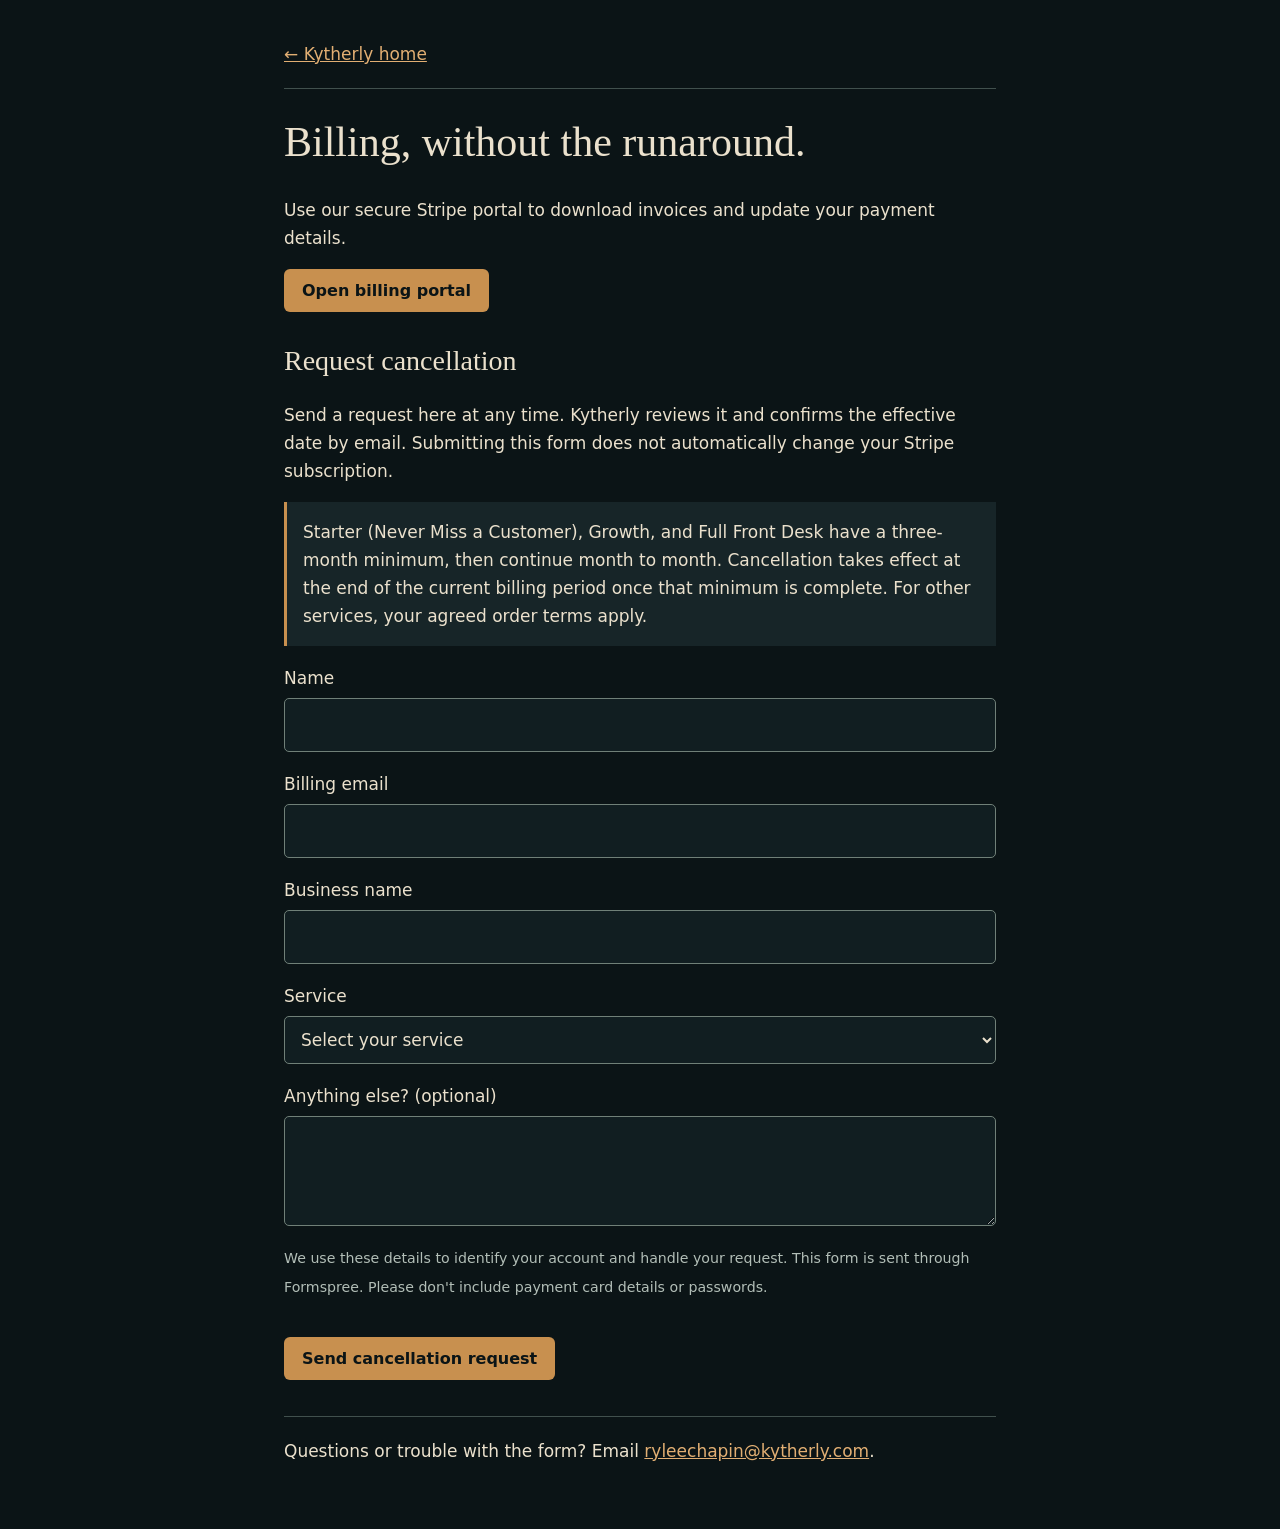
==== billing.html @ 8158b149 "Add billing support and clarify voice allowance" ====
<!doctype html>
<html lang="en">
<head>
<meta charset="utf-8"><meta name="viewport" content="width=device-width,initial-scale=1">
<title>Billing &amp; cancellation — Kytherly</title>
<meta name="description" content="Manage Kytherly invoices, update payment details, or request cancellation.">
<style>
:root{color-scheme:dark}*{box-sizing:border-box}body{margin:0;background:#0b1416;color:#ebe1cd;font:17px/1.65 system-ui,sans-serif}main{max-width:760px;margin:0 auto;padding:40px 24px 64px}a{color:#e2af73}header{border-bottom:1px solid #41504d;padding-bottom:20px}h1,h2{font-family:Georgia,serif;font-weight:400;line-height:1.2}h1{font-size:42px}h2{font-size:28px;margin-top:32px}.muted,small{color:#b2beb7}.button,button{display:inline-block;background:#c8904f;color:#0b1416;border:0;border-radius:6px;padding:12px 18px;font:700 16px system-ui;text-decoration:none;cursor:pointer}label{display:block;margin-top:18px}input,textarea,select{display:block;width:100%;margin-top:6px;padding:12px;border:1px solid #708078;background:#111e21;color:#ebe1cd;border-radius:5px;font:inherit}button{margin-top:20px}button:disabled{opacity:.6}a:focus-visible,button:focus-visible,input:focus-visible,select:focus-visible,textarea:focus-visible{outline:3px solid #e2af73;outline-offset:4px}.notice{padding:16px;background:#172528;border-left:3px solid #c8904f}footer{margin-top:36px;border-top:1px solid #41504d;padding-top:20px}#result{white-space:pre-line}
</style>
</head>
<body><main>
<header><a href="/">← Kytherly home</a></header>
<h1>Billing, without the runaround.</h1>
<p>Use our secure Stripe portal to download invoices and update your payment details.</p>
<a class="button" href="https://billing.stripe.com/p/login/00waEX8R7dS6dgt1Eq43S00">Open billing portal</a>
<h2>Request cancellation</h2>
<p>Send a request here at any time. Kytherly reviews it and confirms the effective date by email. Submitting this form does not automatically change your Stripe subscription.</p>
<p class="notice">Starter (Never Miss a Customer), Growth, and Full Front Desk have a three-month minimum, then continue month to month. Cancellation takes effect at the end of the current billing period once that minimum is complete. For other services, your agreed order terms apply.</p>
<form id="cancel-form" action="https://formspree.io/f/mrpeoeaj" method="post">
<input type="hidden" name="_subject" value="Kytherly cancellation request">
<input type="hidden" name="request_type" value="Cancellation request">
<label for="name">Name<input id="name" name="name" autocomplete="name" required maxlength="150"></label>
<label for="email">Billing email<input id="email" name="email" type="email" autocomplete="email" required maxlength="254"></label>
<label for="business">Business name<input id="business" name="business" autocomplete="organization" required maxlength="200"></label>
<label for="service">Service<select id="service" name="service" required><option value="">Select your service</option><option>Starter / Never Miss a Customer</option><option>Growth</option><option>Full Front Desk</option><option>Website or website care</option><option>Missed-call service</option><option>Other / multiple services</option></select></label>
<label for="details">Anything else? (optional)<textarea id="details" name="details" rows="3" maxlength="3000"></textarea></label>
<p><small>We use these details to identify your account and handle your request. This form is sent through Formspree. Please don't include payment card details or passwords.</small></p>
<button type="submit">Send cancellation request</button>
<p id="result" role="status" aria-live="polite"></p>
</form>
<footer>Questions or trouble with the form? Email <a href="mailto:ryleechapin@kytherly.com?subject=Kytherly%20billing">ryleechapin@kytherly.com</a>.</footer>
</main>
<script>
const form=document.getElementById('cancel-form'),result=document.getElementById('result'),button=form.querySelector('button');
form.addEventListener('submit',async event=>{
 event.preventDefault(); if(!form.reportValidity())return;
 button.disabled=true;result.textContent='Sending your request…';
 try{const response=await fetch(form.action,{method:'POST',headers:{Accept:'application/json'},body:new FormData(form)});if(!response.ok)throw new Error('Request not accepted');result.textContent='Your request was received. Kytherly will review it and email you to confirm the cancellation date. Your subscription has not been automatically changed.';form.reset();}
 catch{result.textContent='Your request could not be confirmed. Please email ryleechapin@kytherly.com with your business name, billing email, and the service you want to cancel. Your form details are still here.';}
 finally{button.disabled=false;}
});
</script></body></html>
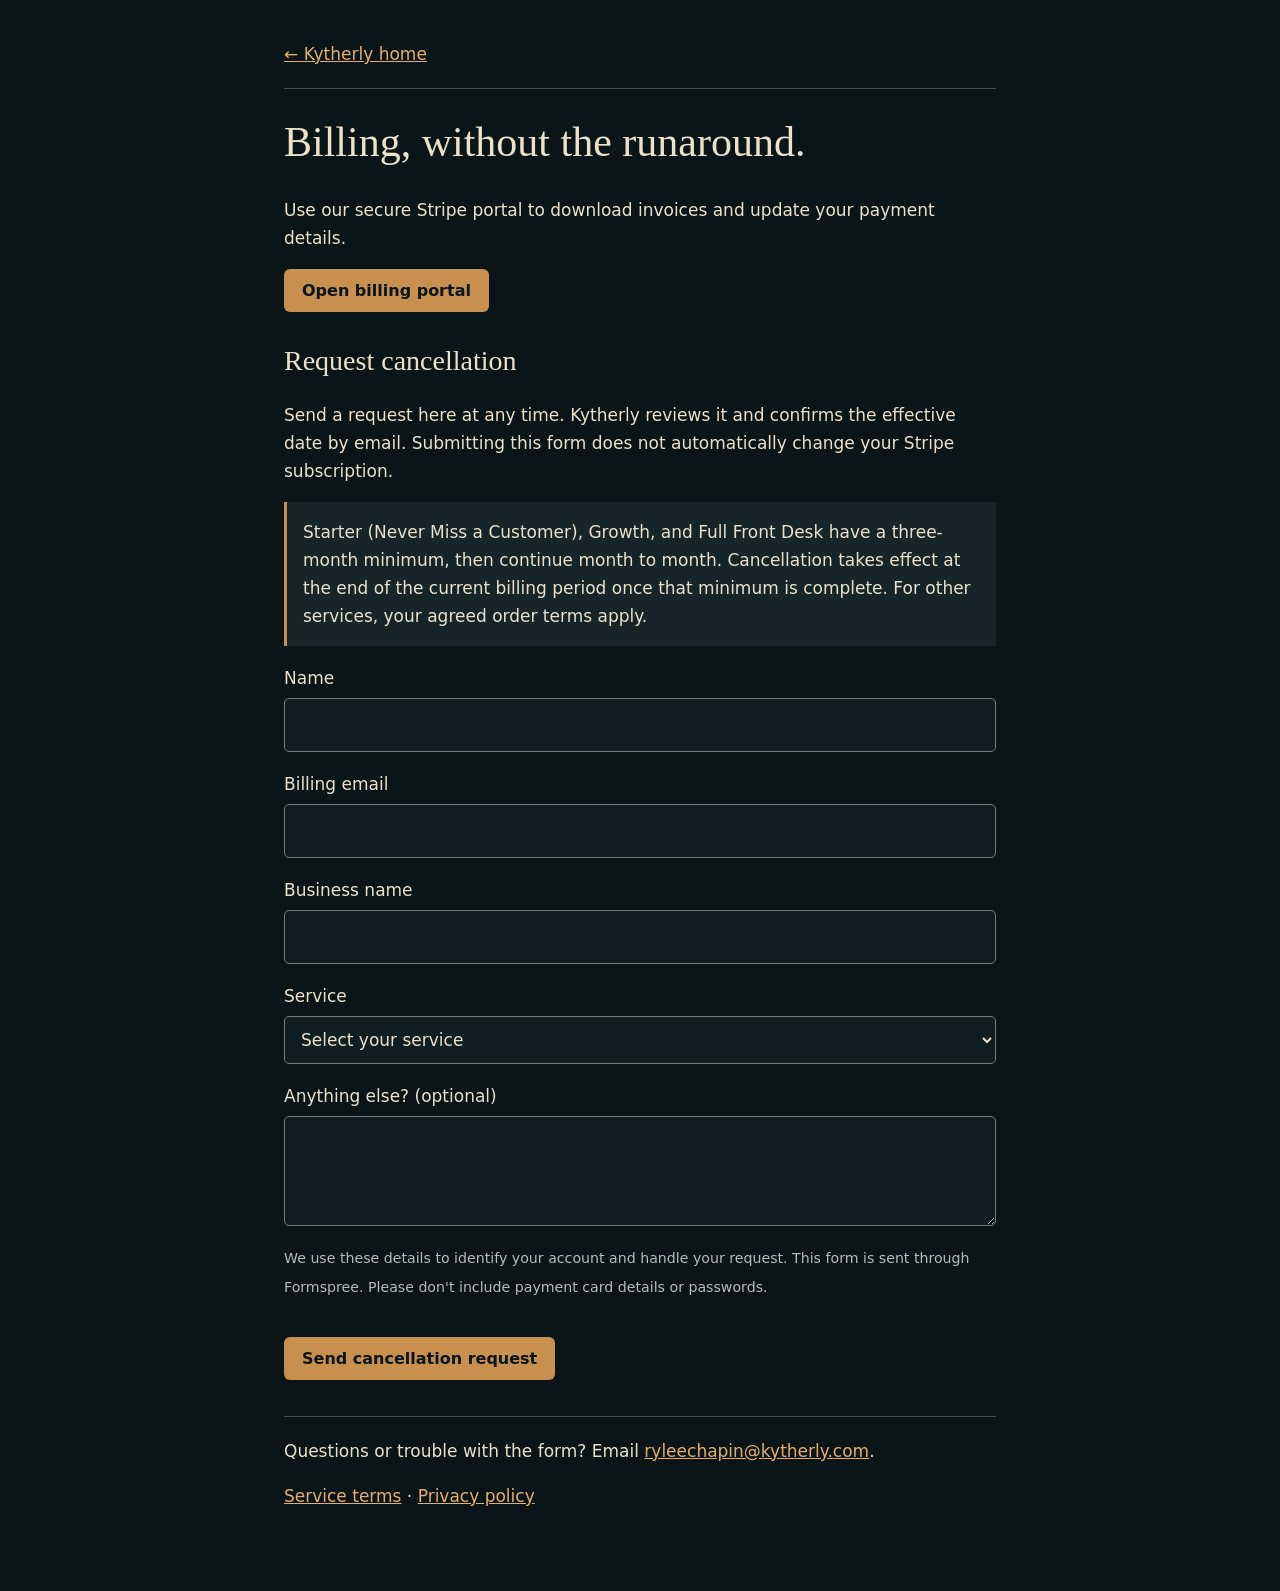
==== commit b20045dd: "Publish service terms and website privacy policy" ====
--- a/billing.html
+++ b/billing.html
@@ -28,7 +28,7 @@
 <button type="submit">Send cancellation request</button>
 <p id="result" role="status" aria-live="polite"></p>
 </form>
-<footer>Questions or trouble with the form? Email <a href="mailto:ryleechapin@kytherly.com?subject=Kytherly%20billing">ryleechapin@kytherly.com</a>.</footer>
+<footer>Questions or trouble with the form? Email <a href="mailto:ryleechapin@kytherly.com?subject=Kytherly%20billing">ryleechapin@kytherly.com</a>.<p><a href="/terms.html">Service terms</a> · <a href="/privacy.html">Privacy policy</a></p></footer>
 </main>
 <script>
 const form=document.getElementById('cancel-form'),result=document.getElementById('result'),button=form.querySelector('button');
